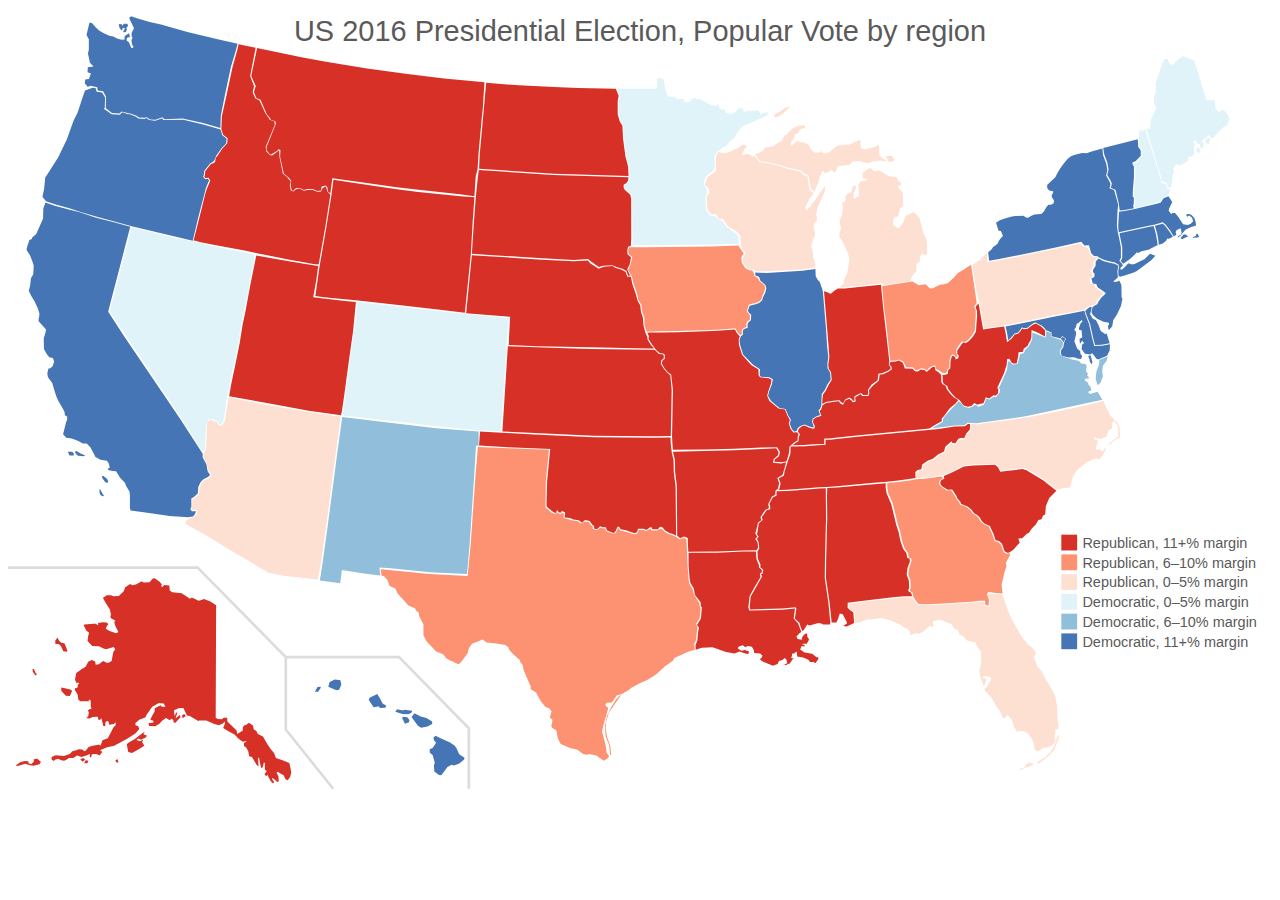
==== MapInteractives/index.html @ 1b4dcb06 "Merge pull request #8 from benetech/master" ====
<!DOCTYPE html>
<html lang="en">
<head>
    <meta charset="UTF-8">
    <title>MapInfo Box</title>

  
<!-- Global site tag (gtag.js) - Google Analytics -->
<script async src="https://www.googletagmanager.com/gtag/js?id=UA-20293107-2"></script>
<script>
  window.dataLayer = window.dataLayer || [];
  function gtag(){dataLayer.push(arguments);}
  gtag('js', new Date());

  gtag('config', 'UA-20293107-2');
</script>

    
</head>
<body>
    <object type="image/svg+xml" data="map-infobox.svg">Your browser does not support SVG</object>
</body>
</html>
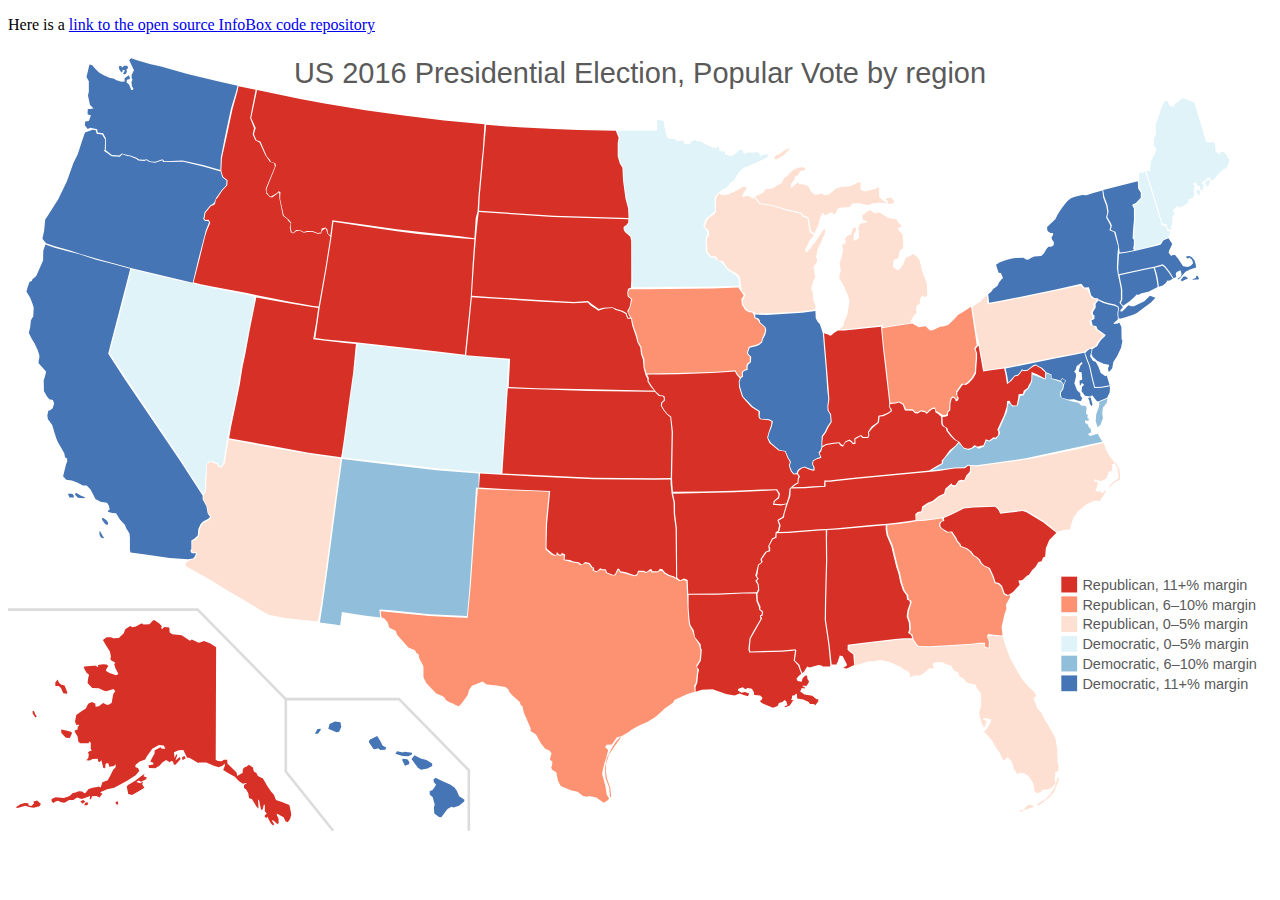
==== commit cb609265: "added links to the code repos for these two examples" ====
--- a/MapInteractives/index.html
+++ b/MapInteractives/index.html
@@ -18,6 +18,7 @@
     
 </head>
 <body>
-    <object type="image/svg+xml" data="map-infobox.svg">Your browser does not support SVG</object>
+    <p>Here is a <a href="https://github.com/benetech/Accessible-Interactives/tree/master/MapInteractives">link to the open source InfoBox code repository</a></p>
+   <object type="image/svg+xml" data="map-infobox.svg">Your browser does not support SVG</object>
 </body>
 </html>
